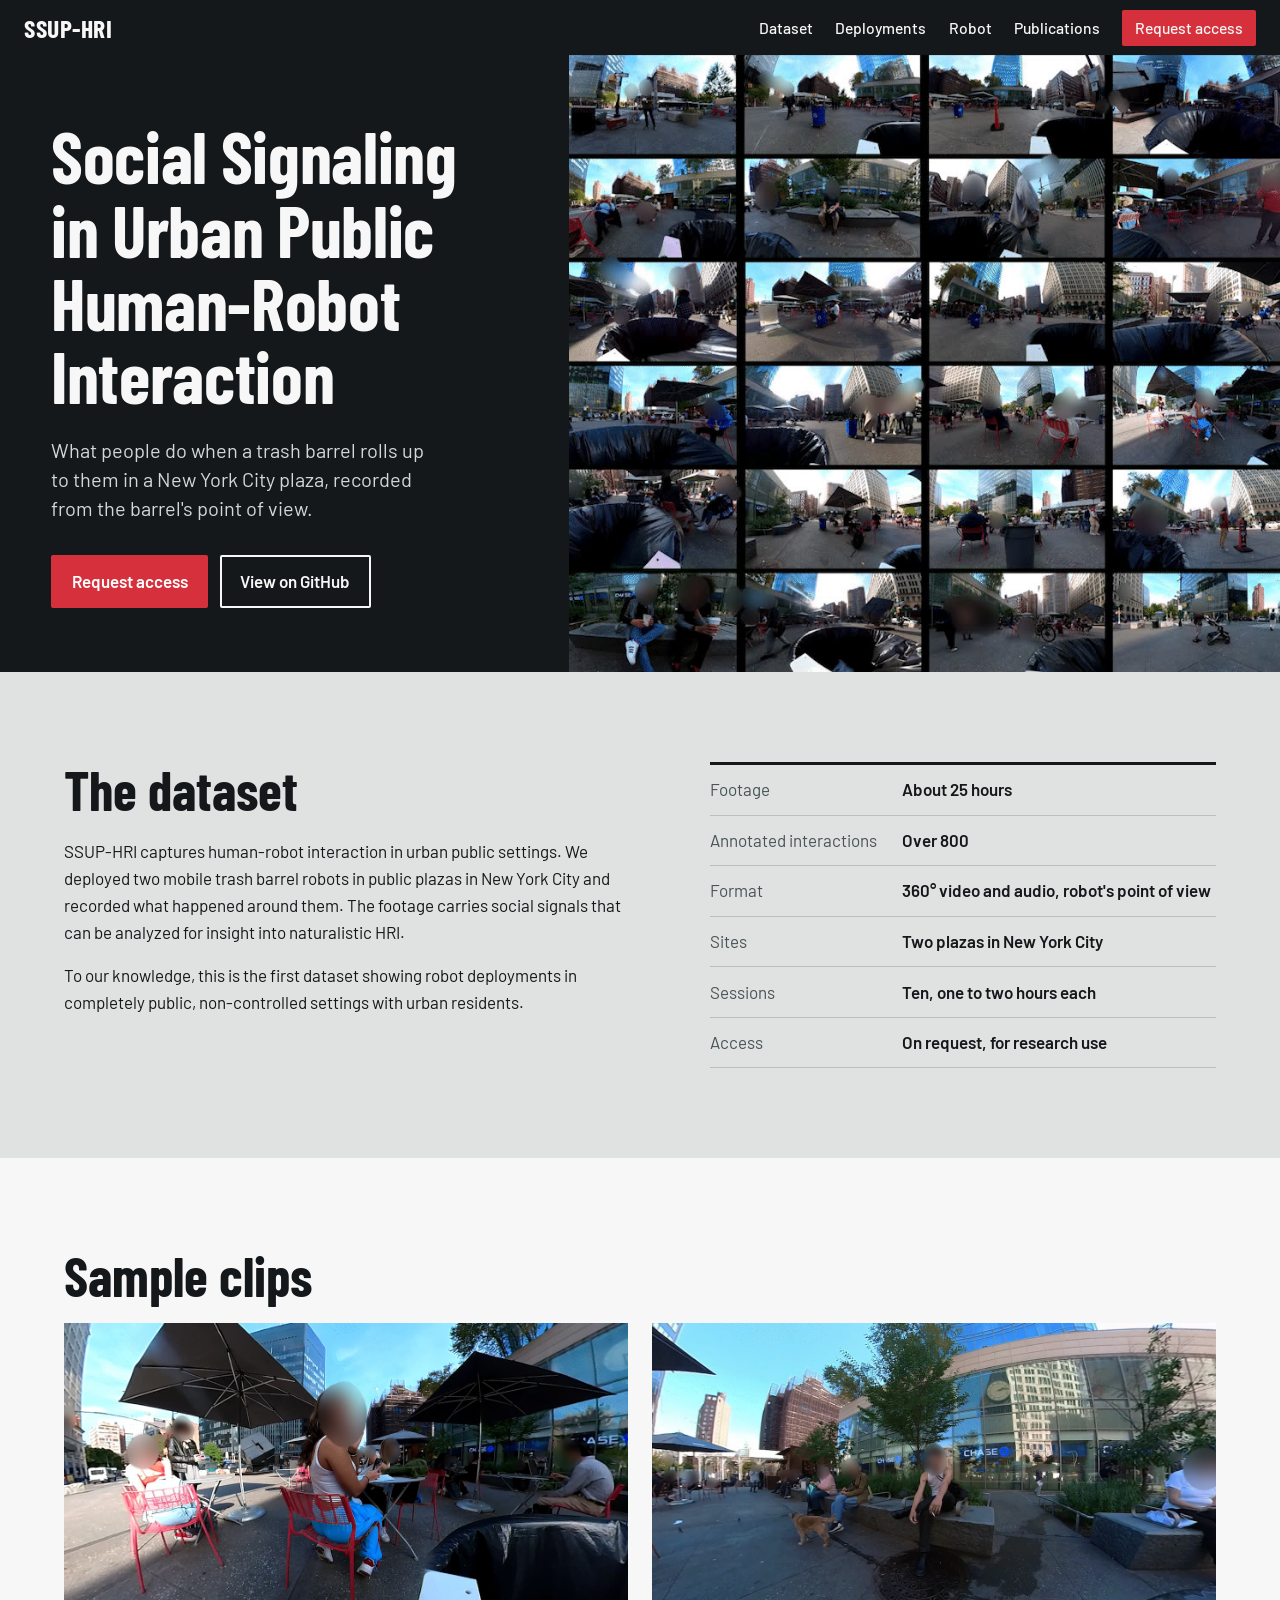
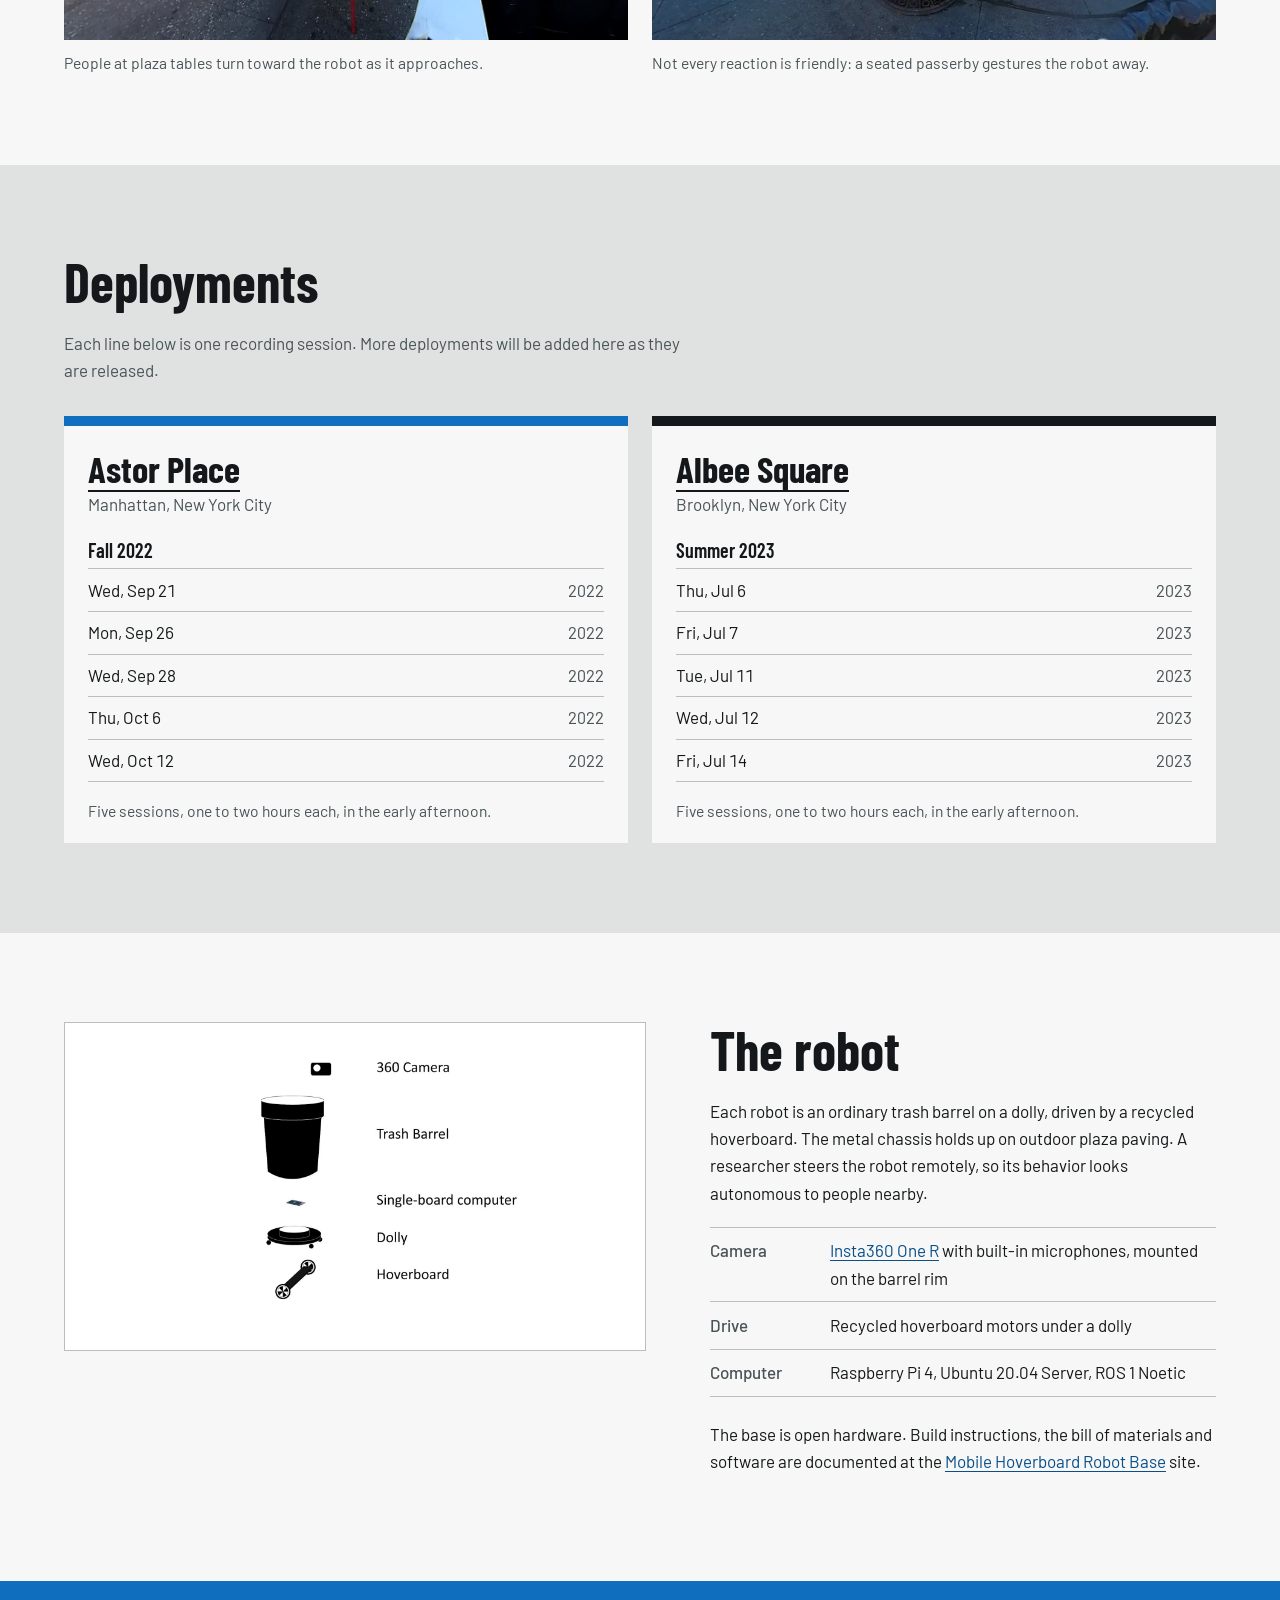
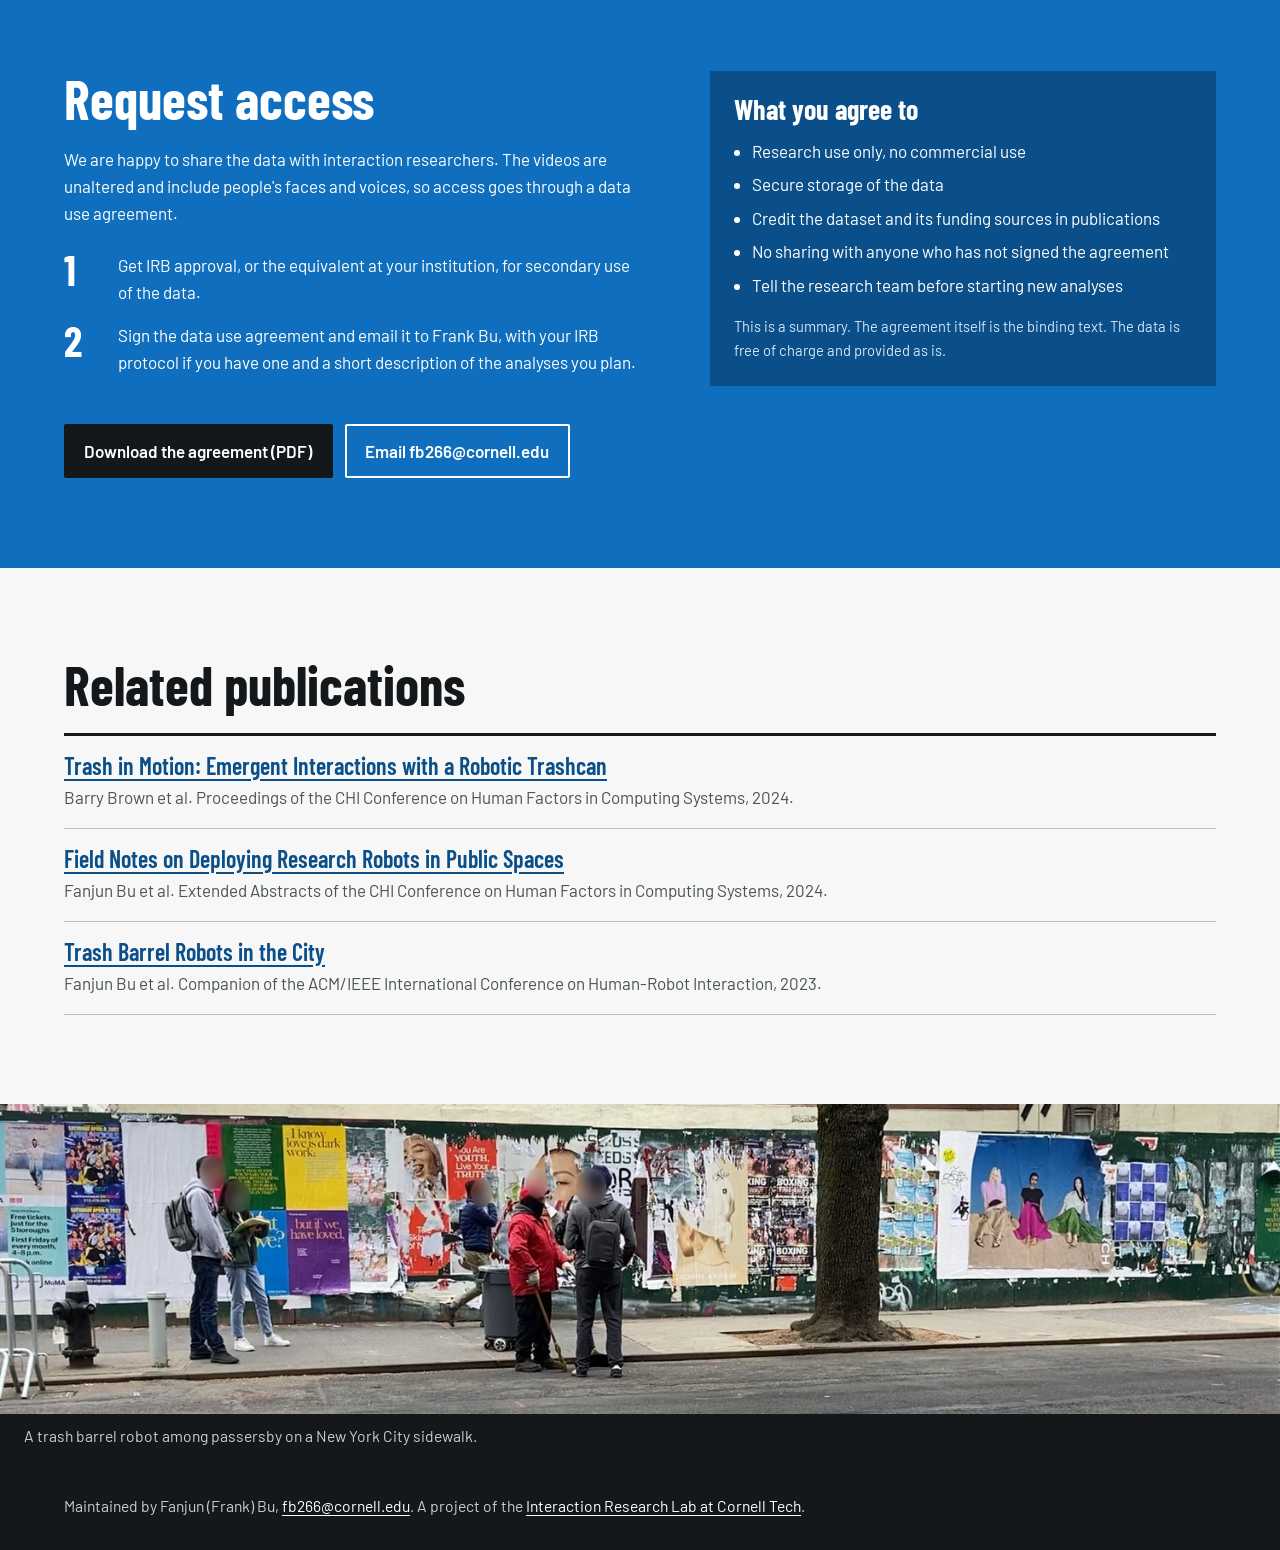
==== index.html @ 5201f126 "Add dataset website and anonymize sample media - Static landing page (index.html, assets/, data/) fo" ====
<!DOCTYPE html>
<html lang="en">
<head>
<meta charset="utf-8">
<meta name="viewport" content="width=device-width, initial-scale=1">
<title>SSUP-HRI: Social Signaling in Urban Public Human-Robot Interaction</title>
<meta name="description" content="A dataset of naturalistic human-robot interaction: about 25 hours of 360° video and over 800 annotated interactions recorded by trash barrel robots in New York City plazas.">
<meta property="og:title" content="SSUP-HRI dataset">
<meta property="og:description" content="About 25 hours of 360° video and over 800 annotated interactions, recorded by trash barrel robots in New York City plazas.">
<meta property="og:image" content="assets/img/interaction_gallery.jpg">
<link rel="preconnect" href="https://fonts.googleapis.com">
<link rel="preconnect" href="https://fonts.gstatic.com" crossorigin>
<link href="https://fonts.googleapis.com/css2?family=Barlow:wght@400;500;600&family=Barlow+Condensed:wght@500;600;700&display=swap" rel="stylesheet">
<link rel="stylesheet" href="assets/site.css">
</head>
<body>
<a class="skip" href="#main">Skip to content</a>

<header class="top">
  <a class="mark" href="#top" aria-label="SSUP-HRI home">SSUP-HRI</a>
  <nav aria-label="Sections">
    <a href="#dataset">Dataset</a>
    <a href="#deployments">Deployments</a>
    <a href="#robot">Robot</a>
    <a href="#publications">Publications</a>
    <a class="nav-cta" href="#access">Request access</a>
  </nav>
</header>

<main id="main">
<section class="hero" id="top">
  <div class="hero-media">
    <video class="loop" autoplay muted loop playsinline poster="assets/img/interaction_gallery.jpg"
           aria-label="Mosaic of short clips recorded from the robots' point of view as people in a plaza react to them">
      <source src="assets/video/interaction_gallery.mp4" type="video/mp4">
    </video>
  </div>
  <div class="hero-text">
    <h1>Social Signaling in Urban Public Human-Robot Interaction</h1>
    <p class="lede">What people do when a trash barrel rolls up to them in a New York City plaza, recorded from the barrel's point of view.</p>
    <p class="hero-actions">
      <a class="btn" href="#access">Request access</a>
      <a class="btn btn-quiet" href="https://github.com/IRL-CT/SSUP-HRI">View on GitHub</a>
    </p>
  </div>
</section>

<section class="band" id="dataset">
  <div class="wrap two">
    <div>
      <h2>The dataset</h2>
      <p>SSUP-HRI captures human-robot interaction in urban public settings. We deployed two mobile trash barrel robots in public plazas in New York City and recorded what happened around them. The footage carries social signals that can be analyzed for insight into naturalistic HRI.</p>
      <p>To our knowledge, this is the first dataset showing robot deployments in completely public, non-controlled settings with urban residents.</p>
    </div>
    <dl class="facts">
      <div><dt>Footage</dt><dd>About 25 hours</dd></div>
      <div><dt>Annotated interactions</dt><dd>Over 800</dd></div>
      <div><dt>Format</dt><dd>360° video and audio, robot's point of view</dd></div>
      <div><dt>Sites</dt><dd id="fact-sites">Two plazas in New York City</dd></div>
      <div><dt>Sessions</dt><dd id="fact-sessions">Ten, one to two hours each</dd></div>
      <div><dt>Access</dt><dd>On request, for research use</dd></div>
    </dl>
  </div>
</section>

<section class="band band-plain" id="samples">
  <div class="wrap">
    <h2>Sample clips</h2>
    <div class="clips">
      <figure>
        <video class="loop" autoplay muted loop playsinline poster="assets/img/10-12-clip19_1.jpg"
               aria-label="Seen from inside the barrel's rim, people seated at plaza tables turn to look at the robot">
          <source src="assets/video/10-12-clip19_1.mp4" type="video/mp4">
        </video>
        <figcaption>People at plaza tables turn toward the robot as it approaches.</figcaption>
      </figure>
      <figure>
        <video class="loop" autoplay muted loop playsinline poster="assets/img/middle_finger.jpg"
               aria-label="People seated on plaza benches as the robot passes; one gestures at it">
          <source src="assets/video/middle_finger.mp4" type="video/mp4">
        </video>
        <figcaption>Not every reaction is friendly: a seated passerby gestures the robot away.</figcaption>
      </figure>
    </div>
  </div>
</section>

<section class="band" id="deployments">
  <div class="wrap">
    <h2>Deployments</h2>
    <p class="section-intro">Each line below is one recording session. More deployments will be added here as they are released.</p>
    <div class="sites" id="sites"></div>
    <noscript><p>Astor Place, Manhattan: Sep 21, Sep 26, Sep 28, Oct 6, Oct 12, 2022. Albee Square, Brooklyn: Jul 6, Jul 7, Jul 11, Jul 12, Jul 14, 2023.</p></noscript>
  </div>
</section>

<section class="band band-plain" id="robot">
  <div class="wrap two">
    <div class="robot-media">
      <video class="loop" autoplay muted loop playsinline poster="assets/img/trashbot-animation_1.jpg"
             aria-label="Animation: a hoverboard, dolly, single-board computer, trash barrel and 360 camera stack into a robot; a black and a blue barrel robot stand side by side">
        <source src="assets/video/trashbot-animation_1.mp4" type="video/mp4">
      </video>
    </div>
    <div>
      <h2>The robot</h2>
      <p>Each robot is an ordinary trash barrel on a dolly, driven by a recycled hoverboard. The metal chassis holds up on outdoor plaza paving. A researcher steers the robot remotely, so its behavior looks autonomous to people nearby.</p>
      <ul class="spec">
        <li><b>Camera</b> <span><a href="https://www.insta360.com/product/insta360-oner_twin-edition">Insta360 One R</a> with built-in microphones, mounted on the barrel rim</span></li>
        <li><b>Drive</b> <span>Recycled hoverboard motors under a dolly</span></li>
        <li><b>Computer</b> <span>Raspberry Pi 4, Ubuntu 20.04 Server, ROS 1 Noetic</span></li>
      </ul>
      <p>The base is open hardware. Build instructions, the bill of materials and software are documented at the <a href="https://irl.tech.cornell.edu/mobile_hoverboard_robot_base/">Mobile Hoverboard Robot Base</a> site.</p>
    </div>
  </div>
</section>

<section class="band band-access" id="access">
  <div class="wrap two">
    <div>
      <h2>Request access</h2>
      <p>We are happy to share the data with interaction researchers. The videos are unaltered and include people's faces and voices, so access goes through a data use agreement.</p>
      <ol class="steps">
        <li>Get IRB approval, or the equivalent at your institution, for secondary use of the data.</li>
        <li>Sign the data use agreement and email it to Frank Bu, with your IRB protocol if you have one and a short description of the analyses you plan.</li>
      </ol>
      <p class="hero-actions">
        <a class="btn" href="SSUP-HRI%20Data%20Use%20Agreement.pdf">Download the agreement (PDF)</a>
        <a class="btn btn-quiet" href="mailto:fb266@cornell.edu?subject=SSUP-HRI%20data%20access%20request">Email fb266@cornell.edu</a>
      </p>
    </div>
    <div class="terms">
      <h3>What you agree to</h3>
      <ul>
        <li>Research use only, no commercial use</li>
        <li>Secure storage of the data</li>
        <li>Credit the dataset and its funding sources in publications</li>
        <li>No sharing with anyone who has not signed the agreement</li>
        <li>Tell the research team before starting new analyses</li>
      </ul>
      <p class="fine">This is a summary. The agreement itself is the binding text. The data is free of charge and provided as is.</p>
    </div>
  </div>
</section>

<section class="band band-plain" id="publications">
  <div class="wrap">
    <h2>Related publications</h2>
    <ul class="pubs">
      <li><a href="https://dl.acm.org/doi/full/10.1145/3613904.3642610">Trash in Motion: Emergent Interactions with a Robotic Trashcan</a><span>Barry Brown et al. Proceedings of the CHI Conference on Human Factors in Computing Systems, 2024.</span></li>
      <li><a href="https://dl.acm.org/doi/full/10.1145/3613905.3651044">Field Notes on Deploying Research Robots in Public Spaces</a><span>Fanjun Bu et al. Extended Abstracts of the CHI Conference on Human Factors in Computing Systems, 2024.</span></li>
      <li><a href="https://dl.acm.org/doi/abs/10.1145/3568294.3580206">Trash Barrel Robots in the City</a><span>Fanjun Bu et al. Companion of the ACM/IEEE International Conference on Human-Robot Interaction, 2023.</span></li>
    </ul>
  </div>
</section>
<figure class="street">
  <img src="assets/img/street.jpg" width="1501" height="363" alt="A grey trash barrel robot on a New York sidewalk in front of a poster-covered wall, with passersby standing around it and a street sweeper beside it">
  <figcaption>A trash barrel robot among passersby on a New York City sidewalk.</figcaption>
</figure>
</main>

<footer class="foot">
  <div class="wrap">
    <p>Maintained by Fanjun (Frank) Bu, <a href="mailto:fb266@cornell.edu">fb266@cornell.edu</a>. A project of the <a href="https://irl.tech.cornell.edu/">Interaction Research Lab at Cornell Tech</a>.</p>
  </div>
</footer>

<script src="data/deployments.js"></script>
<script src="assets/site.js"></script>
</body>
</html>
---- assets/site.css ----
/* Palette taken from the footage: plaza concrete, the black and blue barrels, the red plaza chairs. */
:root {
  --concrete: #dfe2e1;
  --paper: #f6f7f6;
  --barrel: #15181a;
  --ink-soft: #4a5357;
  --blue: #0f6fbe;
  --blue-deep: #0a4f8a;
  --chair: #d5303b;
  --line: #b9bfbe;
  --display: "Barlow Condensed", "Arial Narrow", sans-serif;
  --body: "Barlow", system-ui, sans-serif;
}
* { box-sizing: border-box; }
html { scroll-behavior: smooth; scroll-padding-top: 4.5rem; }
@media (prefers-reduced-motion: reduce) { html { scroll-behavior: auto; } }
body { margin: 0; background: var(--concrete); color: var(--barrel); font: 400 1.0625rem/1.6 var(--body); }
img, video { display: block; max-width: 100%; }
a { color: var(--blue-deep); text-underline-offset: 0.18em; }
a:hover { color: var(--chair); }
:focus-visible { outline: 3px solid var(--chair); outline-offset: 3px; }
h1, h2, h3 { font-family: var(--display); font-weight: 700; line-height: 1.02; margin: 0; text-wrap: balance; }
h2 { font-size: clamp(2.2rem, 4.5vw, 3.4rem); margin-bottom: 1.25rem; }
h3 { font-size: 1.75rem; }
p { margin: 0 0 1rem; max-width: 62ch; }
.wrap { width: min(72rem, 100% - 3rem); margin-inline: auto; }
.two { display: grid; grid-template-columns: minmax(0, 1.15fr) minmax(0, 1fr); gap: clamp(2rem, 5vw, 4.5rem); align-items: start; }
.skip { position: absolute; left: -999px; }
.skip:focus { left: 1rem; top: 1rem; background: var(--paper); padding: 0.5rem 0.75rem; z-index: 20; }

.top { position: sticky; top: 0; z-index: 10; display: flex; align-items: center; justify-content: space-between; gap: 1rem; padding: 0.6rem 1.5rem; background: var(--barrel); color: var(--paper); }
.mark { font: 700 1.6rem/1 var(--display); letter-spacing: 0.02em; color: var(--paper); text-decoration: none; }
.top nav { display: flex; flex-wrap: wrap; gap: 0.25rem 1.4rem; align-items: center; font-weight: 500; font-size: 0.98rem; }
.top nav a { color: var(--paper); text-decoration: none; padding: 0.25rem 0; }
.top nav a:hover { color: #fff; text-decoration: underline; }
.top .nav-cta { background: var(--chair); padding: 0.35rem 0.8rem; border-radius: 2px; }
.top .nav-cta:hover { background: #b9242e; text-decoration: none; }

.hero { background: var(--barrel); color: var(--paper); display: grid; grid-template-columns: minmax(0, 1fr) minmax(0, 1.25fr); align-items: stretch; }
.hero-media { order: 2; min-height: 22rem; }
.hero-media video { width: 100%; height: 100%; object-fit: cover; }
.hero-text { padding: clamp(2rem, 5vw, 5rem) clamp(1.5rem, 4vw, 4rem); align-self: center; }
.hero h1 { font-size: clamp(2.6rem, 5.6vw, 5rem); letter-spacing: -0.005em; }
.lede { font-size: 1.25rem; line-height: 1.45; margin: 1.5rem 0 2rem; color: #d3d8d7; max-width: 34ch; }
.hero-actions { display: flex; flex-wrap: wrap; gap: 0.75rem; margin: 0; max-width: none; }
.btn { display: inline-block; background: var(--chair); color: #fff; font-weight: 600; text-decoration: none; padding: 0.7rem 1.15rem; border-radius: 2px; border: 2px solid var(--chair); }
.btn:hover { background: #b9242e; border-color: #b9242e; color: #fff; }
.btn-quiet { background: transparent; border-color: currentColor; color: inherit; }
.btn-quiet:hover { background: transparent; border-color: var(--chair); color: var(--chair); }
.hero .btn-quiet:hover { color: #fff; border-color: #fff; }

.street { background: var(--barrel); }
.street img { width: 100%; height: auto; }
.street figcaption { color: #c9cfce; margin: 0; padding: 0.6rem 1.5rem 0.8rem; }

.band { padding: clamp(3rem, 7vw, 6rem) 0; }
.band-plain { background: var(--paper); }
.section-intro { color: var(--ink-soft); margin-bottom: 2rem; }

.facts { margin: 0; border-top: 3px solid var(--barrel); }
.facts div { display: grid; grid-template-columns: 11rem 1fr; gap: 1rem; padding: 0.7rem 0; border-bottom: 1px solid var(--line); }
.facts dt { color: var(--ink-soft); }
.facts dd { margin: 0; font-weight: 600; }

.clips { display: grid; grid-template-columns: repeat(2, minmax(0, 1fr)); gap: 1.5rem; }
figure { margin: 0; }
.clips video { width: 100%; aspect-ratio: 16 / 9; object-fit: cover; background: var(--barrel); }
figcaption { margin-top: 0.6rem; color: var(--ink-soft); font-size: 0.98rem; }

.sites { display: grid; grid-template-columns: repeat(auto-fit, minmax(18rem, 1fr)); gap: 1.5rem; }
.site { background: var(--paper); border-top: 10px solid var(--blue); padding: 1.5rem 1.5rem 1.25rem; }
.site:nth-child(even) { border-top-color: var(--barrel); }
.site h3 { font-size: 2.3rem; }
.site h3 a { color: inherit; text-decoration-thickness: 2px; }
.site .where { margin: 0.2rem 0 0; color: var(--ink-soft); }
.site .season { font: 600 1.25rem/1.2 var(--display); margin: 1.25rem 0 0.4rem; }
.dates { list-style: none; margin: 0 0 1rem; padding: 0; border-top: 1px solid var(--line); }
.dates li { display: flex; justify-content: space-between; padding: 0.45rem 0; border-bottom: 1px solid var(--line); font-variant-numeric: tabular-nums; }
.dates span { color: var(--ink-soft); }
.site .note { color: var(--ink-soft); font-size: 0.98rem; margin: 0; }

.robot-media video { width: 100%; background: #fff; border: 1px solid var(--line); }
.spec { list-style: none; padding: 0; margin: 1.25rem 0 1.5rem; border-top: 1px solid var(--line); }
.spec li { display: grid; grid-template-columns: 6.5rem 1fr; gap: 1rem; padding: 0.6rem 0; border-bottom: 1px solid var(--line); }
.spec b { font-weight: 500; color: var(--ink-soft); }

.band-access { background: var(--blue); color: #fff; }
.band-access a:not(.btn) { color: #fff; }
.steps { padding-left: 0; list-style: none; counter-reset: step; margin: 1.5rem 0 2rem; max-width: 60ch; }
.steps li { counter-increment: step; position: relative; padding: 0 0 1rem 3.4rem; min-height: 3rem; }
.steps li::before { content: counter(step); position: absolute; left: 0; top: -0.15rem; font: 700 2.6rem/1 var(--display); }
.band-access .btn { background: var(--barrel); border-color: var(--barrel); }
.band-access .btn:hover { background: #000; border-color: #000; }
.band-access .btn-quiet { background: transparent; border-color: #fff; color: #fff; }
.band-access .btn-quiet:hover { background: #fff; color: var(--blue-deep); border-color: #fff; }
.terms { background: var(--blue-deep); padding: 1.5rem; }
.terms h3 { margin-bottom: 0.9rem; }
.terms ul { margin: 0 0 1rem; padding-left: 1.1rem; }
.terms li { margin-bottom: 0.4rem; }
.fine { font-size: 0.92rem; color: #d5e6f5; margin: 0; }

.pubs { list-style: none; padding: 0; margin: 0; border-top: 3px solid var(--barrel); }
.pubs li { padding: 1rem 0; border-bottom: 1px solid var(--line); }
.pubs a { font: 600 1.5rem/1.2 var(--display); display: block; margin-bottom: 0.25rem; }
.pubs span { color: var(--ink-soft); }

.foot { background: var(--barrel); color: #c9cfce; padding: 2rem 0; font-size: 0.98rem; }
.foot p { margin: 0; max-width: none; }
.foot a { color: #fff; }

@media (max-width: 52rem) {
  .two, .hero, .clips { grid-template-columns: minmax(0, 1fr); }
  .hero-media { order: 0; min-height: 0; aspect-ratio: 16 / 9; }
  .top { flex-direction: column; align-items: flex-start; padding: 0.6rem 1rem; }
  .top nav { gap: 0.2rem 1rem; font-size: 0.92rem; }
  html { scroll-padding-top: 6.5rem; }
  .facts div { grid-template-columns: 1fr; gap: 0; }
}
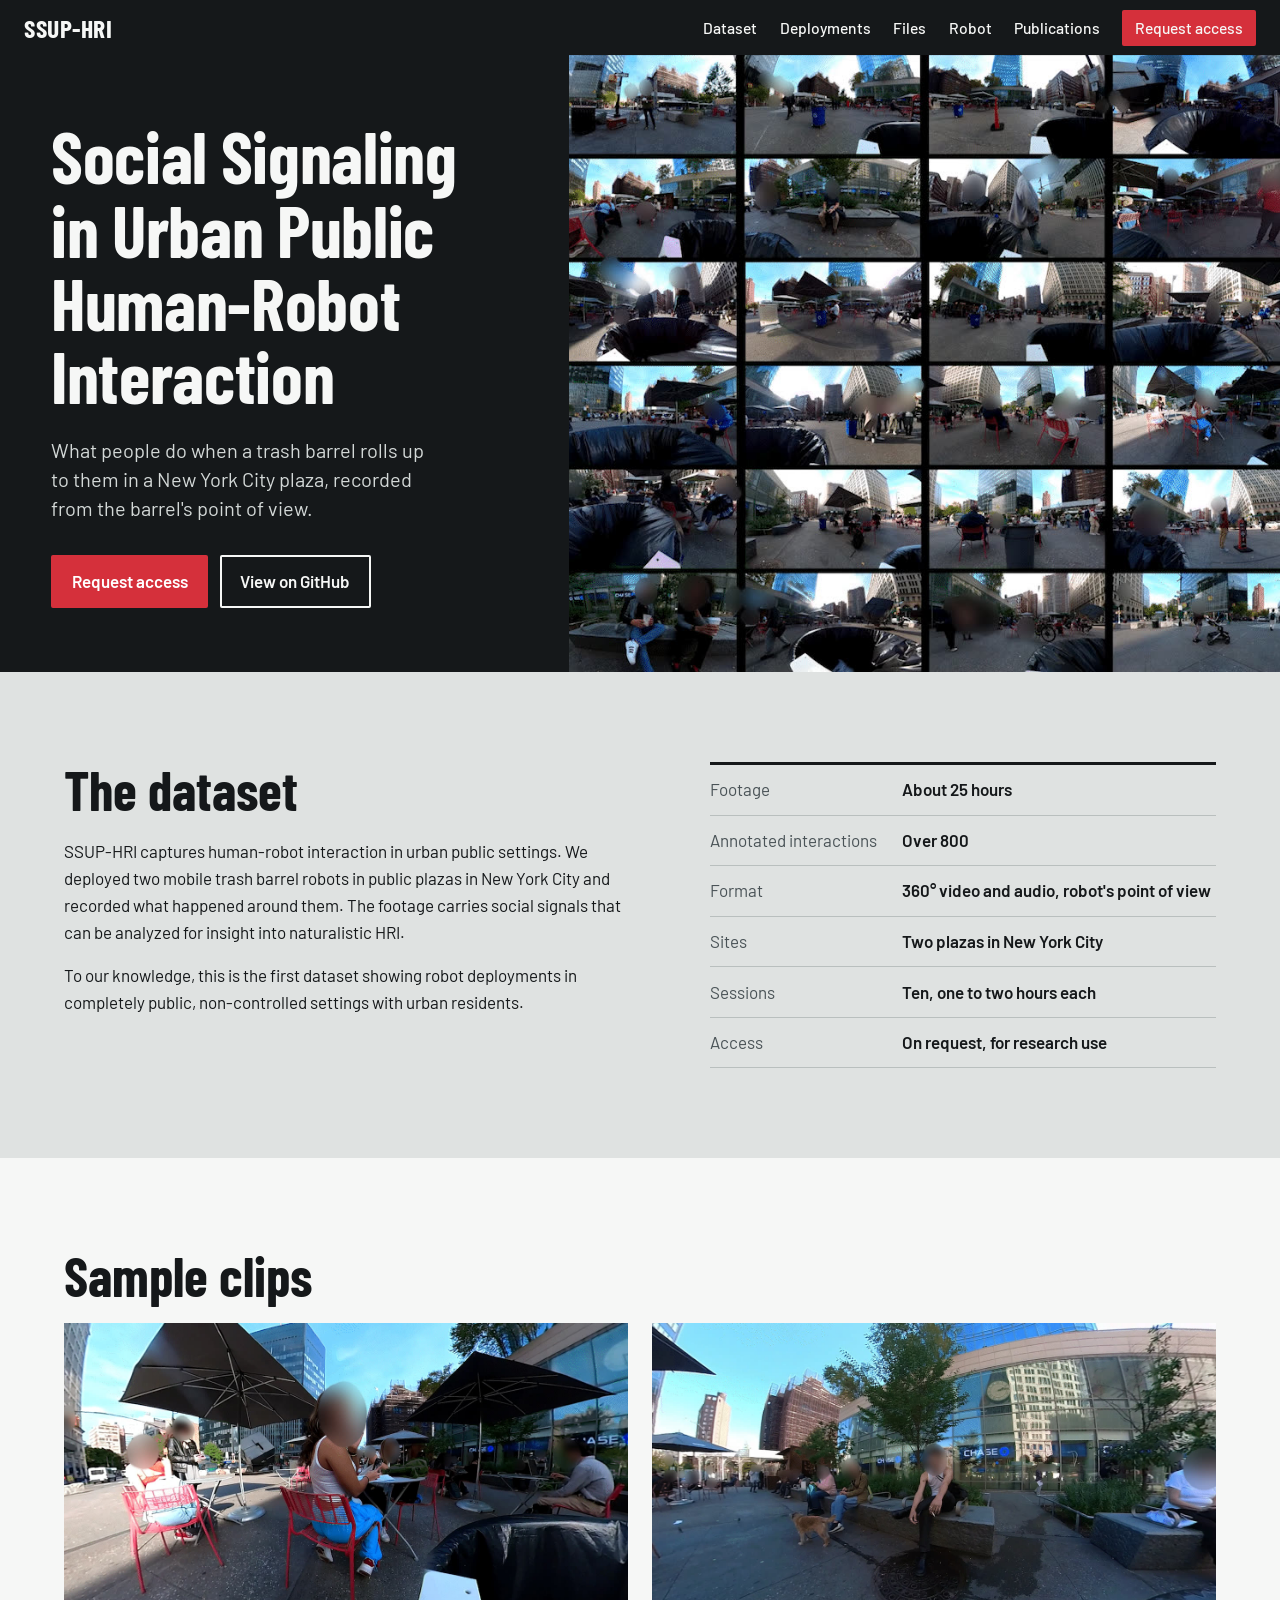
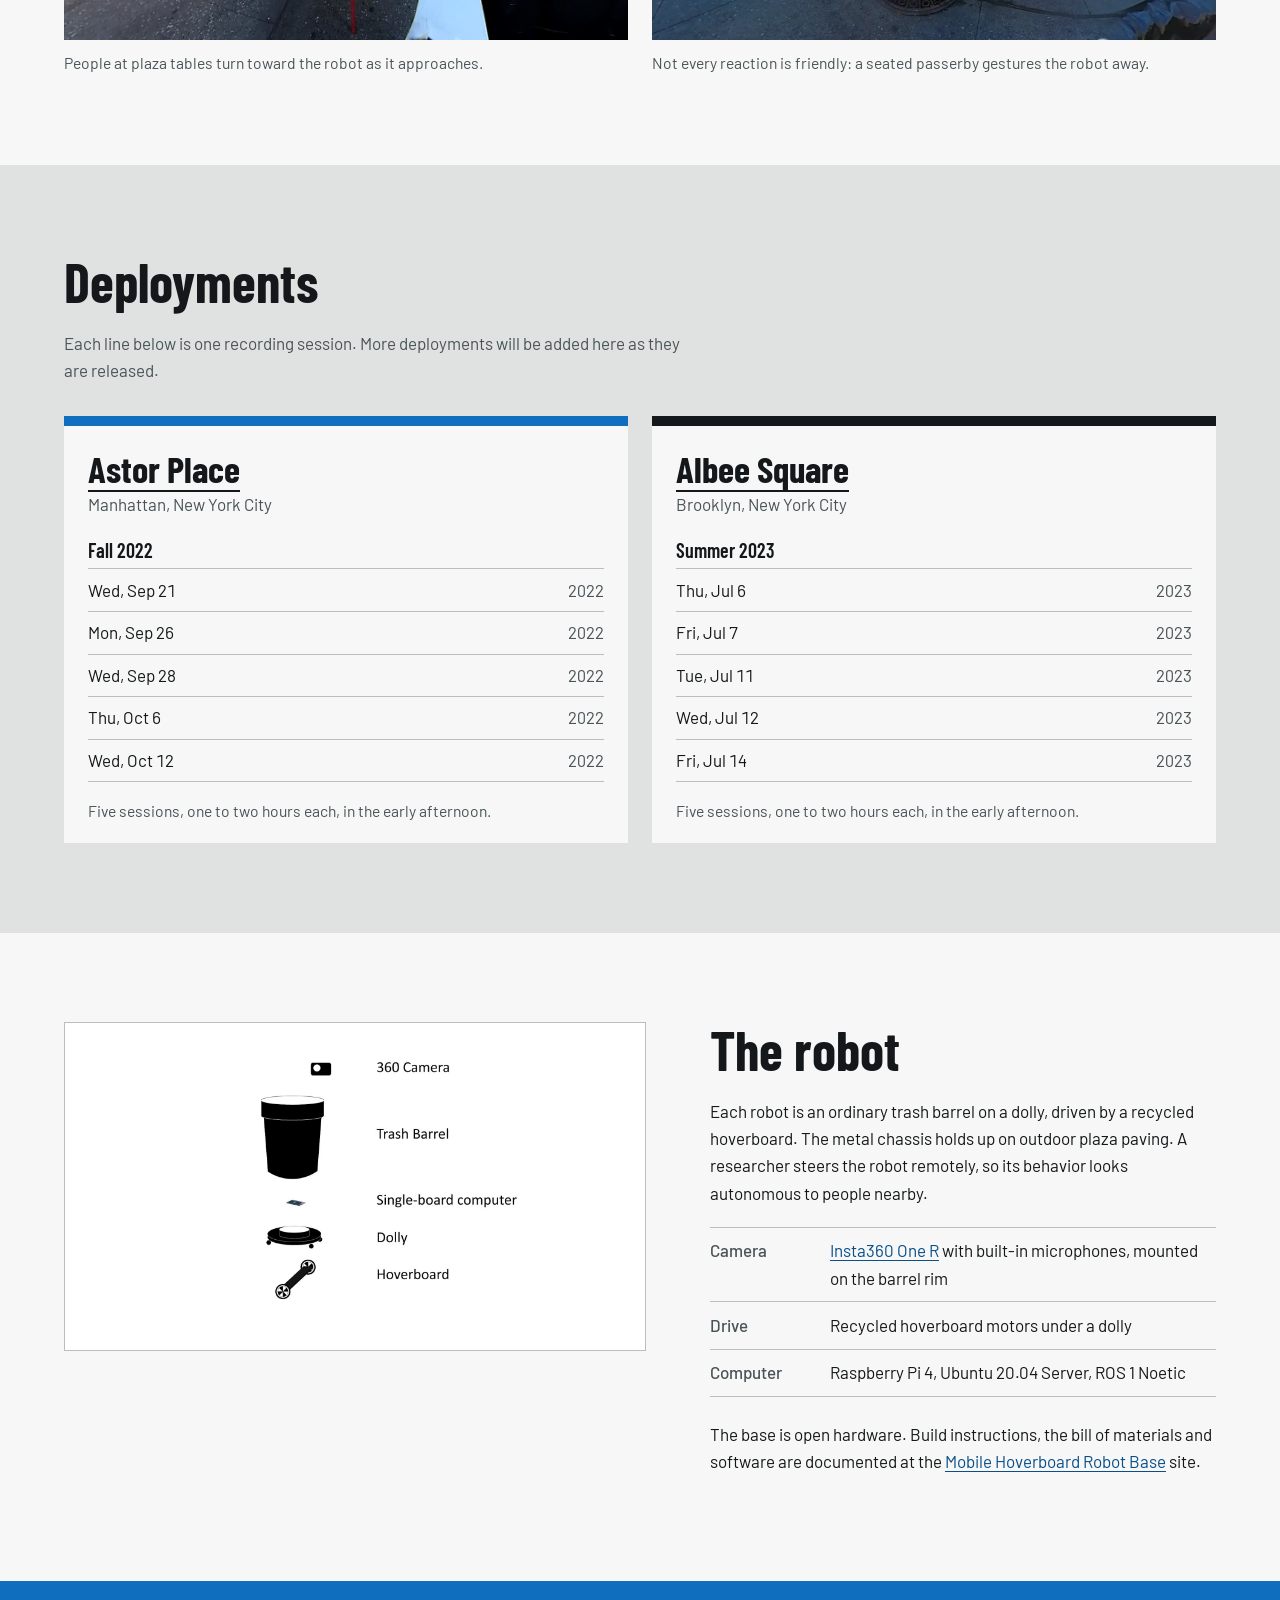
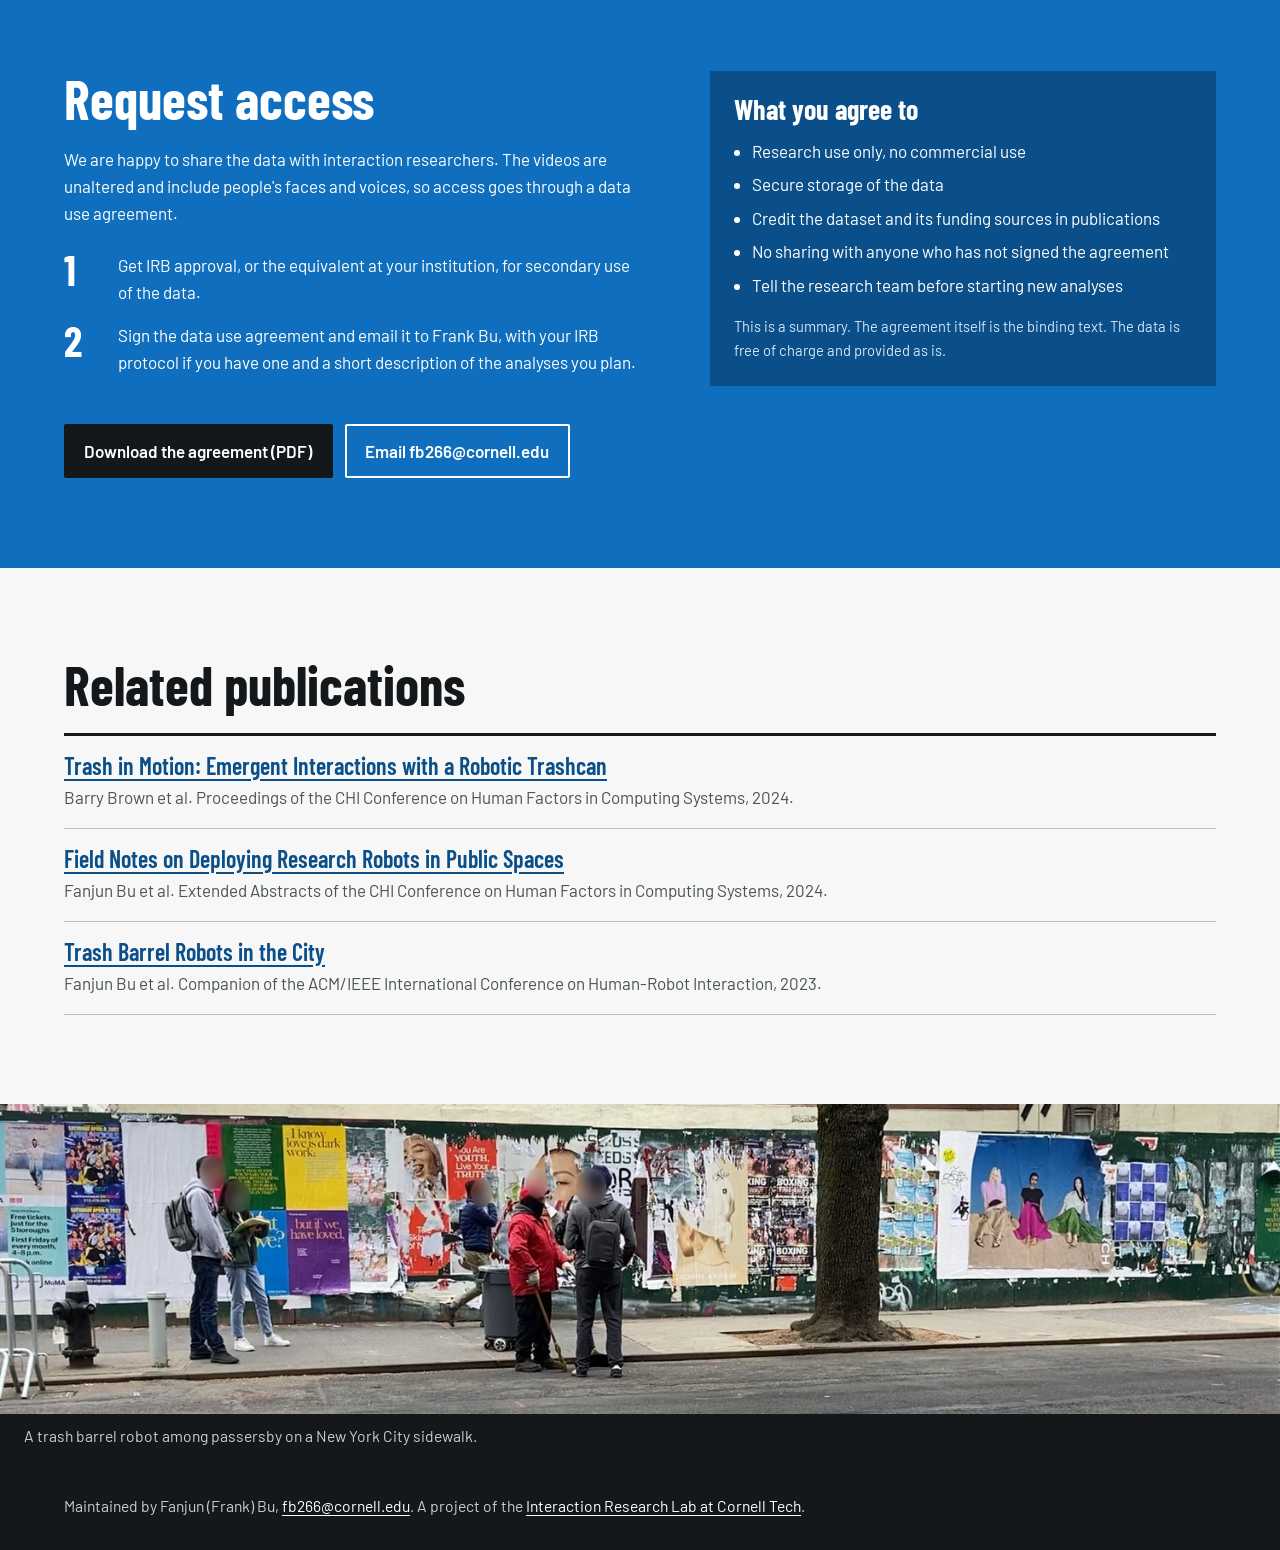
==== commit 364071df: "add file descriptions" ====
--- a/index.html
+++ b/index.html
@@ -21,6 +21,7 @@
   <nav aria-label="Sections">
     <a href="#dataset">Dataset</a>
     <a href="#deployments">Deployments</a>
+    <a href="files.html">Files</a>
     <a href="#robot">Robot</a>
     <a href="#publications">Publications</a>
     <a class="nav-cta" href="#access">Request access</a>
--- a/assets/site.css
+++ b/assets/site.css
@@ -116,3 +116,13 @@
   html { scroll-padding-top: 6.5rem; }
   .facts div { grid-template-columns: 1fr; gap: 0; }
 }
+
+/* File structure page */
+.files-head h1 { font-size: clamp(2.6rem, 5.6vw, 4.4rem); margin-bottom: 1.25rem; }
+.top nav a[aria-current="page"] { text-decoration: underline; text-underline-offset: 0.3em; }
+.tree, .tree ul { list-style: none; margin: 0; padding: 0; }
+.tree { margin-top: 1.5rem; border-top: 3px solid var(--barrel); padding-top: 0.75rem; }
+.tree ul { margin-left: 0.55rem; padding-left: 1.1rem; border-left: 2px solid var(--line); }
+.tree li { padding: 0.2rem 0; overflow-wrap: anywhere; font-variant-numeric: tabular-nums; }
+.tree b { font-weight: 600; }
+.tree span { color: var(--ink-soft); font-size: 0.95rem; margin-left: 0.4rem; }
